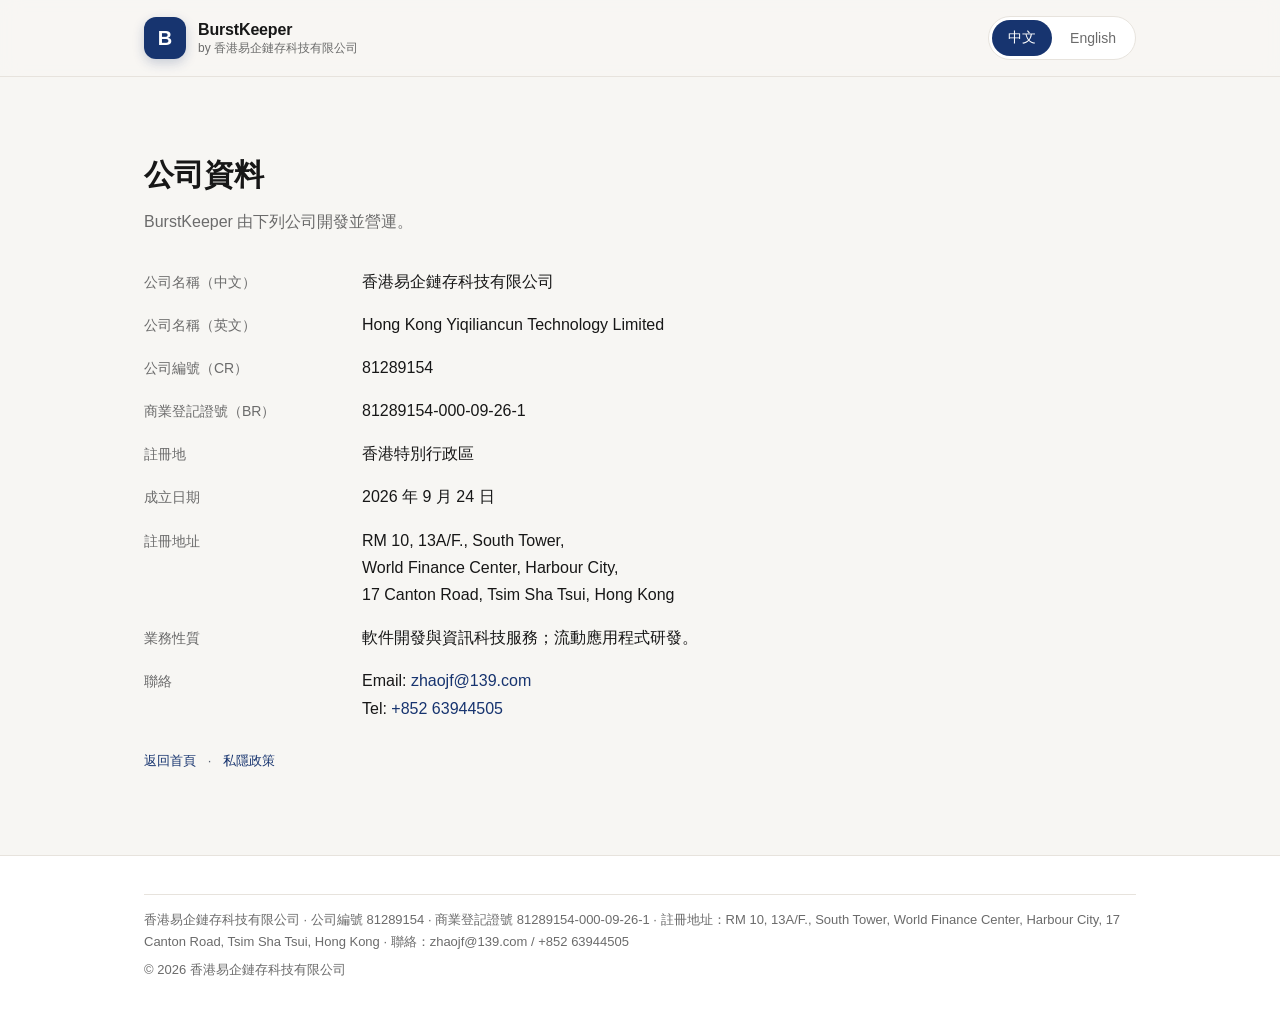
==== company.html @ 5d640470 "content: 公司资料拆成独立页面 company.html；首页只留「关于我们」入口，页脚与私隐页均链到该页" ====
<!DOCTYPE html>
<html lang="zh-Hant">
<head>
<meta charset="utf-8">
<meta name="viewport" content="width=device-width, initial-scale=1">
<title>公司資料 Company information | 香港易企鏈存科技有限公司</title>
<meta name="description" content="香港易企鏈存科技有限公司（Hong Kong Yiqiliancun Technology Limited）公司資料：註冊編號、商業登記證號、註冊地址、成立日期與業務性質。">
<link rel="stylesheet" href="styles.css">
</head>
<body>
<header class="site-header">
  <div class="wrap">
    <a class="brand" href="index.html">
      <span class="mark" aria-hidden="true">B</span>
      <span class="brand-text"><strong>BurstKeeper</strong><span>by 香港易企鏈存科技有限公司</span></span>
    </a>
    <nav class="lang-switch" aria-label="Language">
      <button type="button" data-lang="zh" class="active">中文</button>
      <button type="button" data-lang="en">English</button>
    </nav>
  </div>
</header>

<main class="section">
  <div class="wrap">
    <h1 class="page-title" data-zh="公司資料" data-en="Company information">公司資料</h1>
    <p class="section-lead" data-zh="BurstKeeper 由下列公司開發並營運。" data-en="BurstKeeper is developed and operated by the company below.">BurstKeeper 由下列公司開發並營運。</p>

    <dl class="facts">
      <dt data-zh="公司名稱（中文）" data-en="Company name (Chinese)">公司名稱（中文）</dt>
      <dd>香港易企鏈存科技有限公司</dd>

      <dt data-zh="公司名稱（英文）" data-en="Company name (English)">公司名稱（英文）</dt>
      <dd>Hong Kong Yiqiliancun Technology Limited</dd>

      <dt data-zh="公司編號（CR）" data-en="Company number (CR)">公司編號（CR）</dt>
      <dd>81289154</dd>

      <dt data-zh="商業登記證號（BR）" data-en="Business Registration number (BR)">商業登記證號（BR）</dt>
      <dd>81289154-000-09-26-1</dd>

      <dt data-zh="註冊地" data-en="Place of incorporation">註冊地</dt>
      <dd data-zh="香港特別行政區" data-en="Hong Kong Special Administrative Region">香港特別行政區</dd>

      <dt data-zh="成立日期" data-en="Date of incorporation">成立日期</dt>
      <dd><time datetime="2026-09-24">2026 年 9 月 24 日</time></dd>

      <dt data-zh="註冊地址" data-en="Registered office">註冊地址</dt>
      <dd>RM 10, 13A/F., South Tower,<br>World Finance Center, Harbour City,<br>17 Canton Road, Tsim Sha Tsui, Hong Kong</dd>

      <dt data-zh="業務性質" data-en="Nature of business">業務性質</dt>
      <dd data-zh="軟件開發與資訊科技服務；流動應用程式研發。" data-en="Software development and IT services; mobile application development.">軟件開發與資訊科技服務；流動應用程式研發。</dd>

      <dt data-zh="聯絡" data-en="Contact">聯絡</dt>
      <dd>Email: <a href="mailto:zhaojf@139.com">zhaojf@139.com</a><br>Tel: <a href="tel:+85263944505">+852 63944505</a></dd>
    </dl>

    <p class="footer-links" style="margin-top:28px">
      <a href="index.html" data-zh="返回首頁" data-en="Back to home">返回首頁</a>
      <span aria-hidden="true">·</span>
      <a href="privacy.html" data-zh="私隱政策" data-en="Privacy Policy">私隱政策</a>
    </p>
  </div>
</main>

<footer class="site-footer">
  <div class="wrap">
    <p class="legal-line" data-zh="香港易企鏈存科技有限公司 · 公司編號 81289154 · 商業登記證號 81289154-000-09-26-1 · 註冊地址：RM 10, 13A/F., South Tower, World Finance Center, Harbour City, 17 Canton Road, Tsim Sha Tsui, Hong Kong · 聯絡：zhaojf@139.com / +852 63944505" data-en="Hong Kong Yiqiliancun Technology Limited · Company no. 81289154 · BR no. 81289154-000-09-26-1 · Registered office: RM 10, 13A/F., South Tower, World Finance Center, Harbour City, 17 Canton Road, Tsim Sha Tsui, Hong Kong · Contact: zhaojf@139.com / +852 63944505">香港易企鏈存科技有限公司 · 公司編號 81289154 · 商業登記證號 81289154-000-09-26-1 · 註冊地址：RM 10, 13A/F., South Tower, World Finance Center, Harbour City, 17 Canton Road, Tsim Sha Tsui, Hong Kong · 聯絡：zhaojf@139.com / +852 63944505</p>
    <p class="muted">© <span id="year">2026</span> 香港易企鏈存科技有限公司</p>
  </div>
</footer>
<script src="main.js"></script>
</body>
</html>
---- styles.css ----
/* BurstKeeper 站点样式 — 与 App 设计 Token 对齐（docs/design/spec/design-spec.md §2）
   surface #F7F6F3 / card #FFFFFF / ink #171717 / ink-2 #6B6B6B
   line #E7E3DD / primary #17346F / primaryInk #102452 / primaryContainer #E7EAF4 */
:root{
  --ink:#171717;
  --ink-2:#6B6B6B;
  --line:#E7E3DD;
  --bg:#F7F6F3;
  --card:#fff;
  --accent:#17346F;
  --accent-ink:#102452;
  --accent-soft:#E7EAF4;
  --radius:14px;
  --radius-sm:12px;
  --shadow:0 18px 44px rgba(23,52,111,.13);
}
*{box-sizing:border-box}
html{scroll-behavior:smooth}
body{
  margin:0;
  background:var(--bg);
  color:var(--ink);
  font-family:-apple-system,"PingFang TC","Noto Sans TC","Helvetica Neue",Arial,sans-serif;
  line-height:1.75;
  font-size:16px;
  -webkit-font-smoothing:antialiased;
  text-rendering:optimizeLegibility;
}
.wrap{max-width:1040px;margin:0 auto;padding:0 24px}
a{color:var(--accent);text-decoration:none}
a:hover{text-decoration:underline}
a:focus-visible,button:focus-visible{outline:2px solid var(--accent);outline-offset:3px;border-radius:6px}
.muted{color:var(--ink-2);font-size:14px}

/* ── 顶栏 ── */
.site-header{
  position:sticky;top:0;z-index:10;
  background:rgba(247,246,243,.88);
  backdrop-filter:saturate(180%) blur(10px);
  border-bottom:1px solid var(--line);
}
.site-header .wrap{display:flex;align-items:center;justify-content:space-between;gap:16px;min-height:76px}
.brand{display:flex;align-items:center;gap:12px;color:var(--ink)}
.brand:hover{text-decoration:none}
.mark{
  width:42px;height:42px;border-radius:12px;background:var(--accent);color:#fff;
  display:grid;place-items:center;font-weight:700;font-size:20px;flex:0 0 auto;
  box-shadow:0 4px 12px rgba(23,52,111,.22);
}
.brand-text{display:flex;flex-direction:column;line-height:1.3}
.brand-text strong{font-size:16px;letter-spacing:-.01em}
.brand-text span{font-size:12px;color:var(--ink-2)}

.lang-switch{display:flex;gap:2px;border:1px solid var(--line);border-radius:999px;padding:3px;background:var(--card)}
.lang-switch button{
  border:0;background:transparent;color:var(--ink-2);font-size:14px;font-family:inherit;
  min-height:36px;padding:6px 16px;border-radius:999px;cursor:pointer;white-space:nowrap;
  transition:background .15s,color .15s;
}
.lang-switch button:hover{color:var(--ink)}
.lang-switch button.active{background:var(--accent);color:#fff}

/* ── 首屏 ── */
.hero{
  padding:80px 0 88px;
  background:
    radial-gradient(950px 420px at 8% -20%, var(--accent-soft) 0%, transparent 68%),
    var(--bg);
}
.hero-grid{display:grid;grid-template-columns:1.1fr .9fr;gap:56px;align-items:center}
.eyebrow{
  margin:0 0 14px;color:var(--accent);font-weight:600;
  letter-spacing:.08em;font-size:13px;
}
.hero h1{
  margin:0 0 10px;
  font-size:clamp(38px,6vw,58px);
  line-height:1.12;
  letter-spacing:-.025em;
  color:var(--accent-ink);
}
.tagline{
  margin:0 0 20px;
  font-size:clamp(19px,2.4vw,24px);
  font-weight:600;
  line-height:1.45;
  color:var(--accent);
}
.lede{margin:0 0 30px;max-width:56ch;color:var(--ink-2);font-size:17px;line-height:1.8}
.hero-actions{display:flex;gap:12px;flex-wrap:wrap;margin:0 0 22px}
.btn{
  display:inline-flex;align-items:center;justify-content:center;
  min-height:48px;padding:12px 26px;border-radius:var(--radius-sm);
  background:var(--accent);color:#fff;font-weight:600;font-size:15px;
  transition:transform .15s ease,box-shadow .15s ease,background .15s ease;
  box-shadow:0 6px 18px rgba(23,52,111,.18);
}
.btn:hover{text-decoration:none;background:#122a5b;box-shadow:0 10px 24px rgba(23,52,111,.22)}
.btn:active{transform:translateY(1px)}
.btn.ghost{background:transparent;color:var(--accent);border:1px solid #C9D2E4;box-shadow:none}
.btn.ghost:hover{background:var(--accent-soft);border-color:#B7C4DC}

/* 手机截图：按高度约束，保持竖屏比例，不拉满整列 */
.shot{margin:0;text-align:center}
.shot img{
  display:block;margin:0 auto;
  width:auto;max-width:100%;max-height:620px;height:auto;
  border-radius:20px;border:1px solid var(--line);
  box-shadow:var(--shadow);background:#fff;
}
.shot figcaption{margin-top:14px;font-size:13px;color:var(--ink-2)}

/* ── 通用分节 ── */
.section{padding:72px 0}
.section.alt{background:var(--card);border-top:1px solid var(--line);border-bottom:1px solid var(--line)}
.section h2{
  font-size:clamp(22px,2.6vw,27px);
  margin:0 0 10px;letter-spacing:-.015em;line-height:1.35;color:var(--accent-ink);
}
.section-lead{margin:0 0 32px;max-width:62ch;color:var(--ink-2);font-size:16px}

/* ── 三件事 ── */
.cards{display:grid;grid-template-columns:repeat(auto-fit,minmax(250px,1fr));gap:20px}
.card{
  position:relative;background:var(--card);border:1px solid var(--line);
  border-radius:var(--radius);padding:26px 24px 24px;
  transition:box-shadow .18s ease,border-color .18s ease,transform .18s ease;
}
.card:hover{box-shadow:0 10px 28px rgba(23,52,111,.08);border-color:#D6DCE9;transform:translateY(-2px)}
.card .num{
  display:block;margin:0 0 14px;font-size:12px;font-weight:700;
  letter-spacing:.14em;color:var(--accent);font-variant-numeric:tabular-nums;
}
.card h3{margin:0 0 10px;font-size:17px;letter-spacing:-.01em}
.card p{margin:0;color:var(--ink-2);font-size:15px;line-height:1.75}

/* ── 隐私清单 ── */
.checks{margin:0 0 18px;padding:0;list-style:none;color:var(--ink-2);max-width:70ch}
.checks li{position:relative;padding-left:30px;margin:12px 0;font-size:16px}
.checks li::before{
  content:"";position:absolute;left:2px;top:.62em;
  width:14px;height:8px;border-left:2px solid var(--accent);border-bottom:2px solid var(--accent);
  transform:rotate(-45deg);border-radius:1px;
}
.privacy-note{
  margin:24px 0 0;padding:16px 18px;border-left:3px solid var(--line);
  background:var(--bg);border-radius:0 var(--radius-sm) var(--radius-sm) 0;
  color:var(--ink-2);font-size:14px;max-width:70ch;
}

/* ── 界面截图 ── */
.shots{display:grid;grid-template-columns:repeat(auto-fit,minmax(220px,1fr));gap:32px;align-items:start}
.shot.small img{height:560px;width:auto;max-height:560px;box-shadow:0 12px 30px rgba(23,52,111,.10)}

/* ── 公司资料 ── */
.facts{display:grid;grid-template-columns:190px 1fr;gap:16px 28px;margin:0;max-width:78ch}
.facts dt{color:var(--ink-2);font-size:14px;padding-top:2px}
.facts dd{margin:0;font-size:16px;line-height:1.7}

/* ── 联络 ── */
.contact-grid{display:grid;grid-template-columns:repeat(auto-fit,minmax(280px,1fr));gap:32px}
.contact-grid h3{margin:0 0 10px;font-size:16px}
.contact-grid p{margin:0 0 10px;color:var(--ink-2);font-size:15px}
.contact-grid a{word-break:break-all}

/* ── 页脚 ── */
.site-footer{border-top:1px solid var(--line);padding:32px 0 40px;background:var(--card)}
.site-footer p{margin:6px 0;font-size:13px;color:var(--ink-2);line-height:1.7}

/* ── 响应式 ── */
@media (max-width:820px){
  .hero-grid{grid-template-columns:1fr;gap:40px}
  .hero{padding:56px 0 64px}
  .shot img{max-height:520px}
  .shot.small img{height:480px;max-height:480px}
}
@media (max-width:640px){
  .facts{grid-template-columns:1fr;gap:4px 0}
  .facts dd{margin-bottom:14px}
  .section{padding:52px 0}
  .brand-text strong{font-size:14px}
  .brand-text span{font-size:11px}
  .checks li{font-size:15px}
  /* 顶栏在窄屏只留品牌名，公司全称在「公司資料」与页脚各出现一次，不在顶栏挤三行 */
  .brand-text span{display:none}
  .brand{gap:10px}
  .mark{width:36px;height:36px;border-radius:10px;font-size:17px}
  .site-header .wrap{min-height:64px;gap:10px}
  .lang-switch{padding:2px}
  .lang-switch button{padding:6px 12px;font-size:13px;min-height:34px}
}
@media (prefers-reduced-motion:reduce){
  *{transition:none!important}
  html{scroll-behavior:auto}
}

/* compliance footer */
.legal{border-top:1px solid #E7E3DD;padding-top:16px;margin-bottom:14px}
.legal p{margin:3px 0;font-size:12.5px;color:#5b6472;line-height:1.6}
.legal-head{font-weight:600;color:#102452!important;font-size:13px!important}
.footer-links{margin:10px 0;font-size:13px}
.footer-links span{margin:0 8px;color:#5b6472}

/* compact compliance footer line */
.legal-line{margin:0 0 8px;font-size:12.5px;color:#5b6472;line-height:1.65;border-top:1px solid #E7E3DD;padding-top:14px}

.page-title{font-size:30px;margin:0 0 6px}
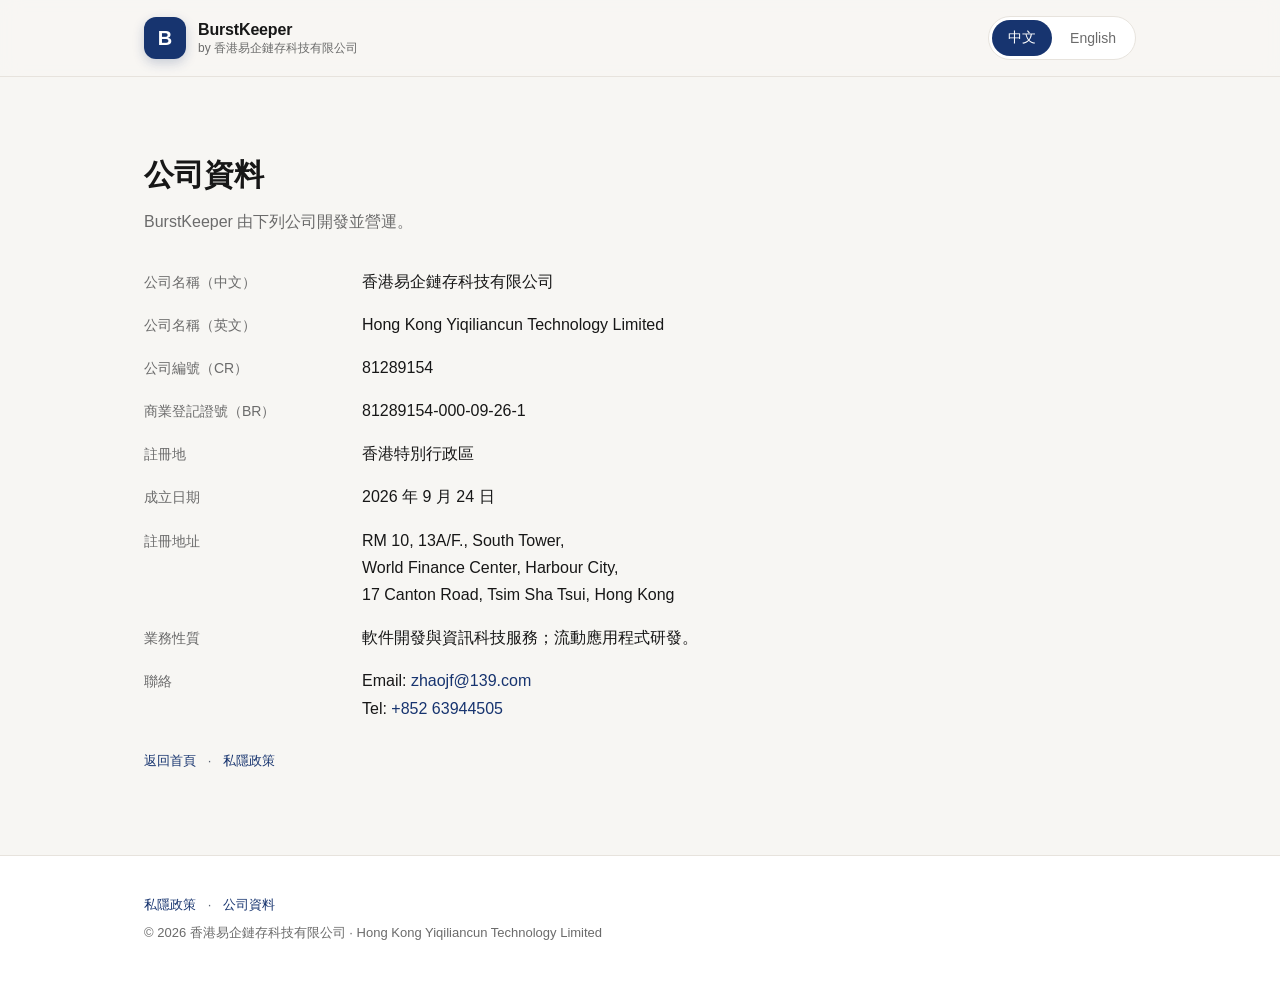
==== commit 57a1f321: "content: 页脚不再重复公司信息，只留「私隱政策 · 公司資料」与版权行（公司信息集中在 /company）" ====
--- a/company.html
+++ b/company.html
@@ -65,8 +65,12 @@
 
 <footer class="site-footer">
   <div class="wrap">
-    <p class="legal-line" data-zh="香港易企鏈存科技有限公司 · 公司編號 81289154 · 商業登記證號 81289154-000-09-26-1 · 註冊地址：RM 10, 13A/F., South Tower, World Finance Center, Harbour City, 17 Canton Road, Tsim Sha Tsui, Hong Kong · 聯絡：zhaojf@139.com / +852 63944505" data-en="Hong Kong Yiqiliancun Technology Limited · Company no. 81289154 · BR no. 81289154-000-09-26-1 · Registered office: RM 10, 13A/F., South Tower, World Finance Center, Harbour City, 17 Canton Road, Tsim Sha Tsui, Hong Kong · Contact: zhaojf@139.com / +852 63944505">香港易企鏈存科技有限公司 · 公司編號 81289154 · 商業登記證號 81289154-000-09-26-1 · 註冊地址：RM 10, 13A/F., South Tower, World Finance Center, Harbour City, 17 Canton Road, Tsim Sha Tsui, Hong Kong · 聯絡：zhaojf@139.com / +852 63944505</p>
-    <p class="muted">© <span id="year">2026</span> 香港易企鏈存科技有限公司</p>
+    <p class="footer-links">
+      <a href="privacy.html" data-zh="私隱政策" data-en="Privacy Policy">私隱政策</a>
+      <span aria-hidden="true">·</span>
+      <a href="company.html" data-zh="公司資料" data-en="Company">公司資料</a>
+    </p>
+    <p class="muted">© <span id="year">2026</span> 香港易企鏈存科技有限公司 · Hong Kong Yiqiliancun Technology Limited</p>
   </div>
 </footer>
 <script src="main.js"></script>
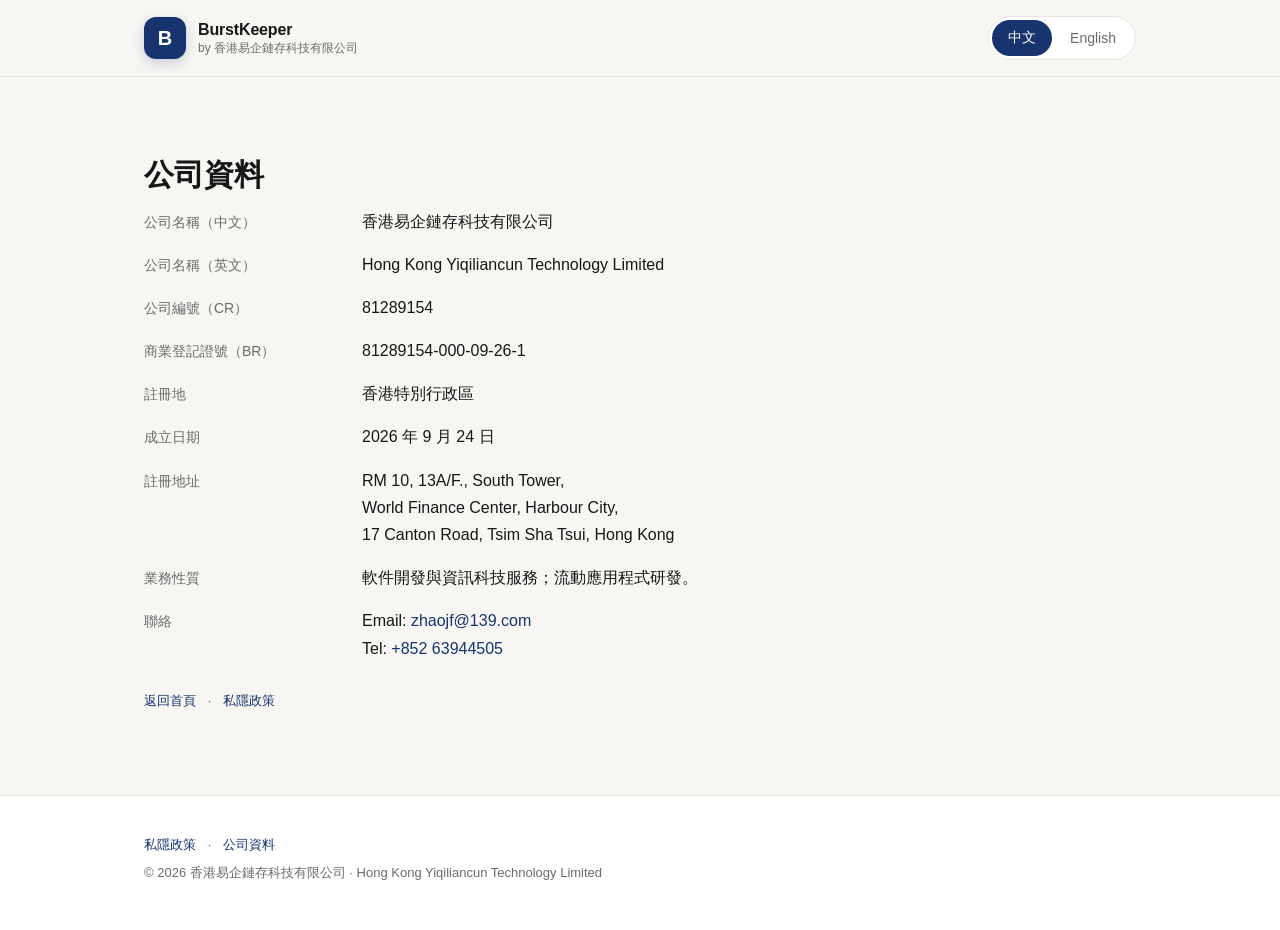
==== commit b1ca2420: "修改公司资料页" ====
--- a/company.html
+++ b/company.html
@@ -24,8 +24,6 @@
 <main class="section">
   <div class="wrap">
     <h1 class="page-title" data-zh="公司資料" data-en="Company information">公司資料</h1>
-    <p class="section-lead" data-zh="BurstKeeper 由下列公司開發並營運。" data-en="BurstKeeper is developed and operated by the company below.">BurstKeeper 由下列公司開發並營運。</p>
-
     <dl class="facts">
       <dt data-zh="公司名稱（中文）" data-en="Company name (Chinese)">公司名稱（中文）</dt>
       <dd>香港易企鏈存科技有限公司</dd>
@@ -45,7 +43,7 @@
       <dt data-zh="成立日期" data-en="Date of incorporation">成立日期</dt>
       <dd><time datetime="2026-09-24">2026 年 9 月 24 日</time></dd>
 
-      <dt data-zh="註冊地址" data-en="Registered office">註冊地址</dt>
+      <dt data-zh="註冊地址（邮寄地址）" data-en="Registered office">註冊地址</dt>
       <dd>RM 10, 13A/F., South Tower,<br>World Finance Center, Harbour City,<br>17 Canton Road, Tsim Sha Tsui, Hong Kong</dd>
 
       <dt data-zh="業務性質" data-en="Nature of business">業務性質</dt>
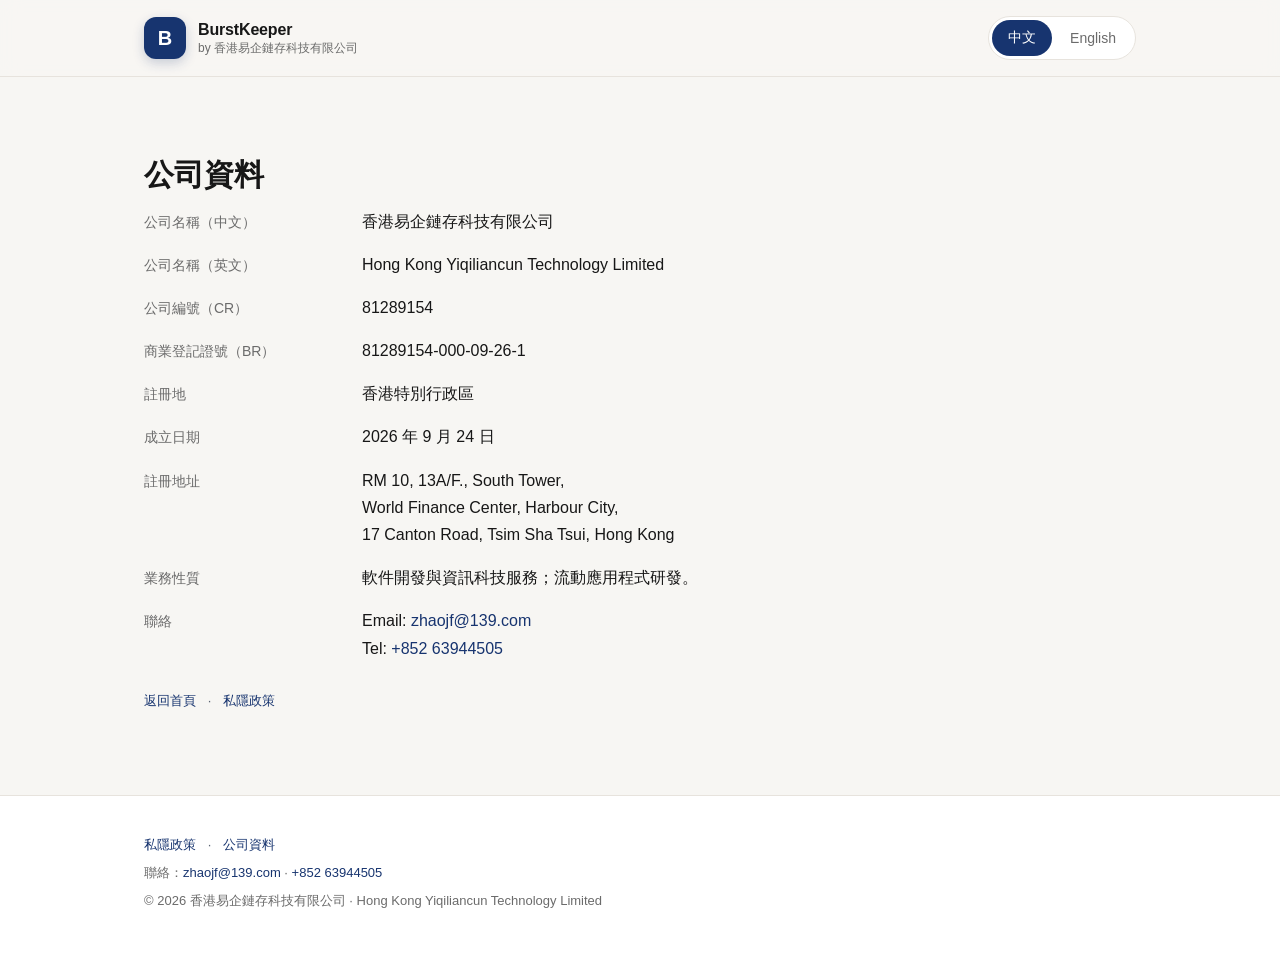
==== commit 186838da: "content: 页脚恢复一行联系方式（email / 电话，可点击）" ====
--- a/company.html
+++ b/company.html
@@ -68,6 +68,7 @@
       <span aria-hidden="true">·</span>
       <a href="company.html" data-zh="公司資料" data-en="Company">公司資料</a>
     </p>
+    <p class="footer-contact" data-zh="聯絡：<a href=&quot;mailto:zhaojf@139.com&quot;>zhaojf@139.com</a> · <a href=&quot;tel:+85263944505&quot;>+852 63944505</a>" data-en="Contact: <a href=&quot;mailto:zhaojf@139.com&quot;>zhaojf@139.com</a> · <a href=&quot;tel:+85263944505&quot;>+852 63944505</a>">聯絡：<a href="mailto:zhaojf@139.com">zhaojf@139.com</a> · <a href="tel:+85263944505">+852 63944505</a></p>
     <p class="muted">© <span id="year">2026</span> 香港易企鏈存科技有限公司 · Hong Kong Yiqiliancun Technology Limited</p>
   </div>
 </footer>
--- a/styles.css
+++ b/styles.css
@@ -205,3 +205,6 @@
 .legal-line{margin:0 0 8px;font-size:12.5px;color:#5b6472;line-height:1.65;border-top:1px solid #E7E3DD;padding-top:14px}
 
 .page-title{font-size:30px;margin:0 0 6px}
+
+.footer-contact{margin:0 0 6px;font-size:13px;color:#4a5a72}
+.footer-contact a{color:#17346F}
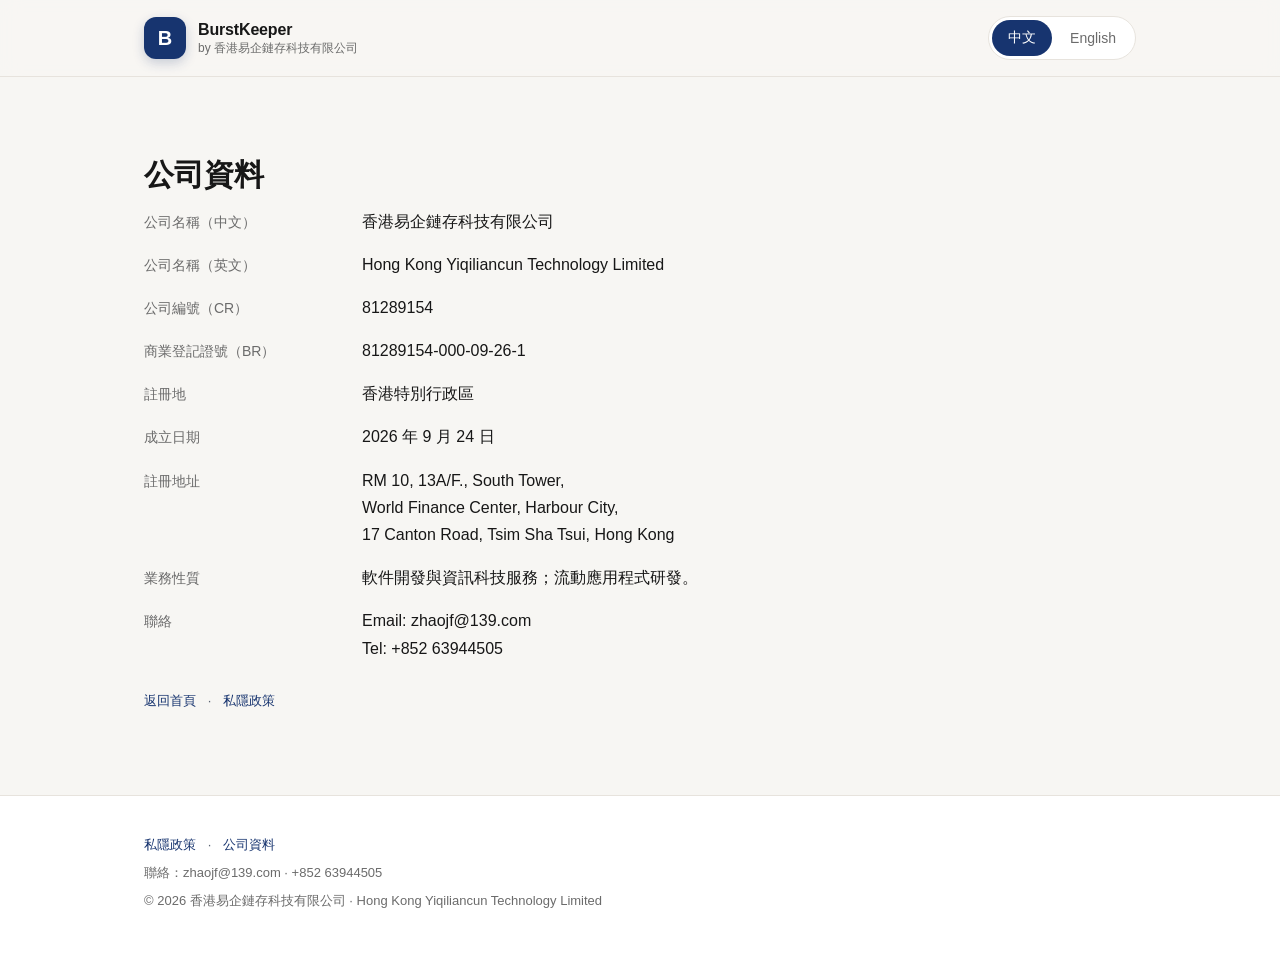
==== commit 162c0e7e: "content: 邮箱与电话改为纯文本，去掉 mailto/tel 链接" ====
--- a/company.html
+++ b/company.html
@@ -50,7 +50,7 @@
       <dd data-zh="軟件開發與資訊科技服務；流動應用程式研發。" data-en="Software development and IT services; mobile application development.">軟件開發與資訊科技服務；流動應用程式研發。</dd>
 
       <dt data-zh="聯絡" data-en="Contact">聯絡</dt>
-      <dd>Email: <a href="mailto:zhaojf@139.com">zhaojf@139.com</a><br>Tel: <a href="tel:+85263944505">+852 63944505</a></dd>
+      <dd>Email: zhaojf@139.com<br>Tel: +852 63944505</dd>
     </dl>
 
     <p class="footer-links" style="margin-top:28px">
@@ -68,7 +68,7 @@
       <span aria-hidden="true">·</span>
       <a href="company.html" data-zh="公司資料" data-en="Company">公司資料</a>
     </p>
-    <p class="footer-contact" data-zh="聯絡：<a href=&quot;mailto:zhaojf@139.com&quot;>zhaojf@139.com</a> · <a href=&quot;tel:+85263944505&quot;>+852 63944505</a>" data-en="Contact: <a href=&quot;mailto:zhaojf@139.com&quot;>zhaojf@139.com</a> · <a href=&quot;tel:+85263944505&quot;>+852 63944505</a>">聯絡：<a href="mailto:zhaojf@139.com">zhaojf@139.com</a> · <a href="tel:+85263944505">+852 63944505</a></p>
+    <p class="footer-contact"><span data-zh="聯絡：" data-en="Contact: ">聯絡：</span>zhaojf@139.com · +852 63944505</p>
     <p class="muted">© <span id="year">2026</span> 香港易企鏈存科技有限公司 · Hong Kong Yiqiliancun Technology Limited</p>
   </div>
 </footer>
